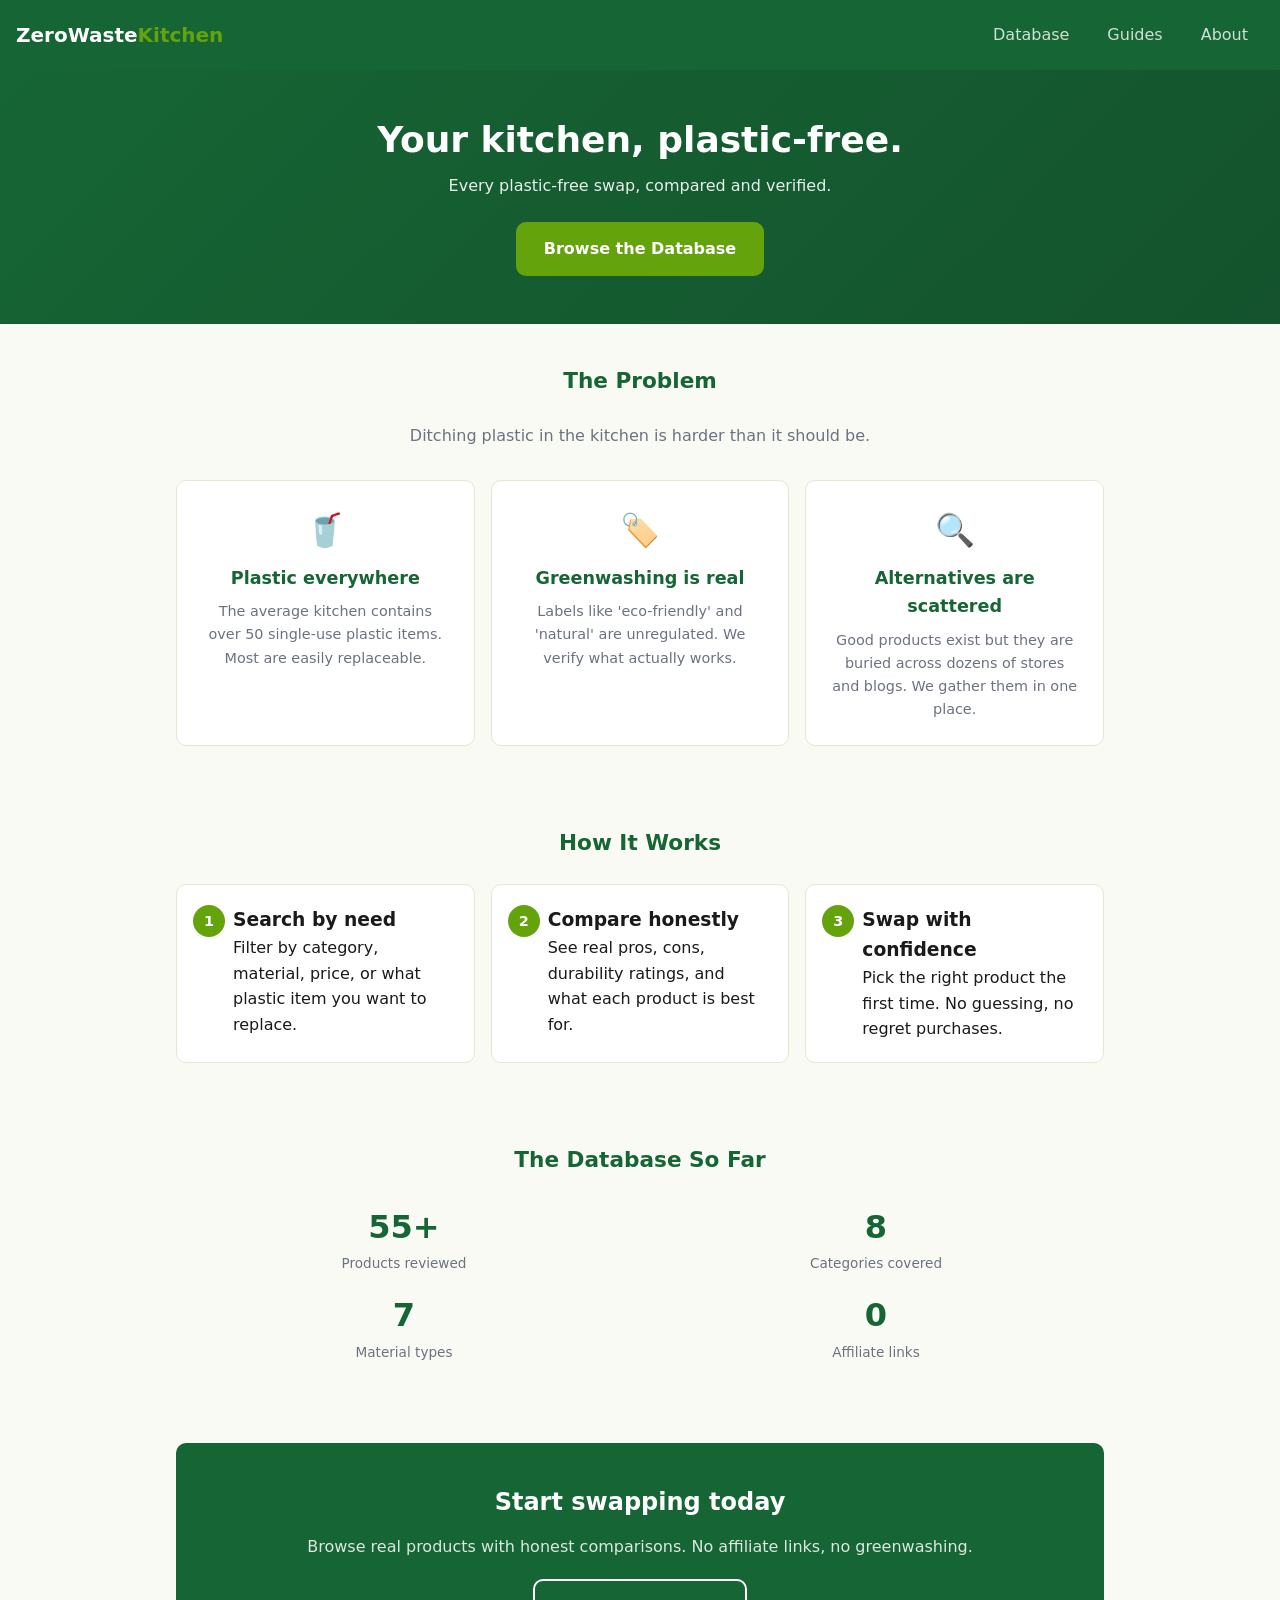
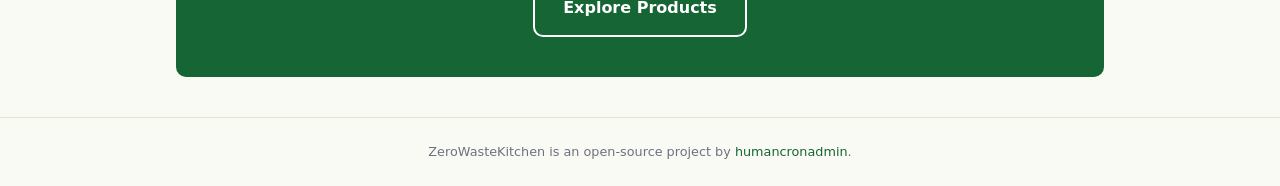
==== index.html @ 051e9236 "init: ZeroWasteKitchen - plastic-free kitchen products DB 55 eco-friendly kitchen products across 8 " ====
<!DOCTYPE html>
<html lang="en">
<head>
<meta charset="UTF-8">
<meta name="viewport" content="width=device-width,initial-scale=1">
<title>ZeroWasteKitchen - Plastic-Free Kitchen Products, Compared and Verified</title>
<meta name="description" content="A curated database of 55+ plastic-free and eco-friendly kitchen products. Compare materials, prices, and durability ratings.">
<meta property="og:title" content="ZeroWasteKitchen - Plastic-Free Kitchen Products">
<meta property="og:description" content="Every plastic-free swap, compared and verified. 55+ products across 8 categories.">
<meta property="og:type" content="website">
<meta property="og:url" content="https://humancronadmin.github.io/zero-waste-kitchen/">
<link rel="canonical" href="https://humancronadmin.github.io/zero-waste-kitchen/">
<link rel="stylesheet" href="css/style.css">
</head>
<body>
<nav class="nav">
  <a href="index.html" class="nav-brand">ZeroWaste<span>Kitchen</span></a>
  <div class="nav-links">
    <a href="database.html">Database</a>
    <a href="#guides">Guides</a>
    <a href="#about">About</a>
  </div>
</nav>

<header class="hero">
  <h1>Your kitchen, plastic-free.</h1>
  <p>Every plastic-free swap, compared and verified.</p>
  <a href="database.html" class="btn btn-lime">Browse the Database</a>
</header>

<section class="section">
  <h2 class="section-title">The Problem</h2>
  <p class="section-subtitle">Ditching plastic in the kitchen is harder than it should be.</p>
  <div class="card-grid" id="problems"></div>
</section>

<section class="section">
  <h2 class="section-title">How It Works</h2>
  <div class="steps" id="steps"></div>
</section>

<section class="section">
  <h2 class="section-title">The Database So Far</h2>
  <div class="stat-grid" id="stats"></div>
</section>

<section class="section" id="about">
  <div class="cta" style="margin:0;border-radius:var(--radius)">
    <h2>Start swapping today</h2>
    <p>Browse real products with honest comparisons. No affiliate links, no greenwashing.</p>
    <a href="database.html" class="btn btn-outline">Explore Products</a>
  </div>
</section>

<footer class="footer">
  <p>ZeroWasteKitchen is an open-source project by
    <a href="https://github.com/humancronadmin" target="_blank" rel="noopener">humancronadmin</a>.
  </p>
</footer>

<script>
const problems=[
  {icon:"🥤",title:"Plastic everywhere",desc:"The average kitchen contains over 50 single-use plastic items. Most are easily replaceable."},
  {icon:"🏷️",title:"Greenwashing is real",desc:"Labels like 'eco-friendly' and 'natural' are unregulated. We verify what actually works."},
  {icon:"🔍",title:"Alternatives are scattered",desc:"Good products exist but they are buried across dozens of stores and blogs. We gather them in one place."}
];
const stepData=[
  {title:"Search by need",desc:"Filter by category, material, price, or what plastic item you want to replace."},
  {title:"Compare honestly",desc:"See real pros, cons, durability ratings, and what each product is best for."},
  {title:"Swap with confidence",desc:"Pick the right product the first time. No guessing, no regret purchases."}
];
const statsData=[
  {num:"55+",label:"Products reviewed"},
  {num:"8",label:"Categories covered"},
  {num:"7",label:"Material types"},
  {num:"0",label:"Affiliate links"}
];

document.getElementById("problems").innerHTML=problems.map(p=>`
  <div class="card"><div class="card-icon">${p.icon}</div><h3>${p.title}</h3><p>${p.desc}</p></div>
`).join("");

document.getElementById("steps").innerHTML=stepData.map(s=>`
  <div class="step"><h3>${s.title}</h3><p>${s.desc}</p></div>
`).join("");

document.getElementById("stats").innerHTML=statsData.map(s=>`
  <div><div class="stat-num">${s.num}</div><div class="stat-label">${s.label}</div></div>
`).join("");
</script>
</body>
</html>
---- css/style.css ----
/* ZeroWasteKitchen - Mobile-first styles */
*,*::before,*::after{box-sizing:border-box;margin:0;padding:0}
:root{
  --green:#166534;--lime:#65A30D;--bg:#FAFAF5;--card:#FFFFFF;
  --text:#1a1a1a;--muted:#6b7280;--border:#e5e7d0;--radius:10px;
}
html{scroll-behavior:smooth}
body{font-family:'Segoe UI',system-ui,sans-serif;background:var(--bg);color:var(--text);line-height:1.6}
a{color:var(--green);text-decoration:none}
a:hover{text-decoration:underline}
img{max-width:100%;display:block}

/* NAV */
.nav{background:var(--green);padding:12px 16px;position:sticky;top:0;z-index:100;display:flex;align-items:center;justify-content:space-between;flex-wrap:wrap}
.nav-brand{color:#fff;font-size:1.25rem;font-weight:700}
.nav-brand span{color:var(--lime)}
.nav-links{display:flex;gap:6px}
.nav-links a{color:#ffffffcc;font-size:.875rem;padding:10px 12px;min-height:44px;min-width:44px;display:inline-flex;align-items:center;border-radius:var(--radius)}
.nav-links a:hover,.nav-links a.active{color:#fff;background:#ffffff18;text-decoration:none}

/* HERO */
.hero{background:linear-gradient(135deg,var(--green),#14532d);color:#fff;padding:48px 16px;text-align:center}
.hero h1{font-size:1.75rem;margin-bottom:12px;line-height:1.2}
.hero p{font-size:1rem;opacity:.9;max-width:540px;margin:0 auto 24px}
.btn{display:inline-block;padding:14px 28px;min-height:44px;border-radius:var(--radius);font-weight:600;font-size:1rem;cursor:pointer;border:none;transition:background .2s}
.btn-lime{background:var(--lime);color:#fff}
.btn-lime:hover{background:#558b0a;text-decoration:none}
.btn-outline{border:2px solid #fff;color:#fff;background:transparent}
.btn-outline:hover{background:#ffffff22;text-decoration:none}

/* SECTIONS */
.section{padding:40px 16px;max-width:960px;margin:0 auto}
.section-title{font-size:1.35rem;color:var(--green);text-align:center;margin-bottom:24px;font-weight:700}
.section-subtitle{text-align:center;color:var(--muted);margin-bottom:32px;max-width:600px;margin-left:auto;margin-right:auto}

/* CARDS (problem, stats) */
.card-grid{display:grid;gap:16px;grid-template-columns:1fr}
.card{background:var(--card);border:1px solid var(--border);border-radius:var(--radius);padding:24px;text-align:center}
.card-icon{font-size:2rem;margin-bottom:8px}
.card h3{font-size:1.1rem;margin-bottom:8px;color:var(--green)}
.card p{color:var(--muted);font-size:.9rem}

/* HOW IT WORKS */
.steps{display:grid;gap:16px;grid-template-columns:1fr;counter-reset:step}
.step{position:relative;padding:20px 20px 20px 56px;background:var(--card);border:1px solid var(--border);border-radius:var(--radius)}
.step::before{counter-increment:step;content:counter(step);position:absolute;left:16px;top:20px;width:32px;height:32px;border-radius:50%;background:var(--lime);color:#fff;display:flex;align-items:center;justify-content:center;font-weight:700;font-size:.9rem}

/* STATS */
.stat-grid{display:grid;grid-template-columns:1fr 1fr;gap:16px;text-align:center}
.stat-num{font-size:2rem;font-weight:800;color:var(--green)}
.stat-label{color:var(--muted);font-size:.85rem}

/* CTA */
.cta{background:var(--green);color:#fff;text-align:center;padding:40px 16px;border-radius:var(--radius);margin:32px 16px}
.cta h2{margin-bottom:12px}
.cta p{opacity:.85;margin-bottom:20px}

/* FOOTER */
.footer{text-align:center;padding:24px 16px;color:var(--muted);font-size:.8rem;border-top:1px solid var(--border)}

/* DATABASE PAGE */
.db-header{background:var(--green);color:#fff;padding:32px 16px;text-align:center}
.db-header h1{font-size:1.5rem;margin-bottom:4px}
.db-header p{opacity:.8;font-size:.9rem}

.filters{padding:16px;max-width:960px;margin:0 auto;display:grid;gap:12px;grid-template-columns:1fr}
.filters select,.filters input{padding:12px;min-height:44px;border:1px solid var(--border);border-radius:var(--radius);font-size:.9rem;background:var(--card);width:100%}
.filters select:focus,.filters input:focus{outline:2px solid var(--lime);border-color:var(--lime)}

.product-count{text-align:center;color:var(--muted);font-size:.85rem;padding:8px 16px}

.product-grid{display:grid;gap:16px;grid-template-columns:1fr;padding:0 16px 32px;max-width:960px;margin:0 auto}
.product-card{background:var(--card);border:1px solid var(--border);border-radius:var(--radius);padding:20px;display:flex;flex-direction:column;gap:8px}
.product-card h3{font-size:1rem;color:var(--text)}
.product-brand{font-size:.8rem;color:var(--muted)}
.product-meta{display:flex;flex-wrap:wrap;gap:6px;align-items:center}
.badge{display:inline-block;padding:3px 10px;border-radius:20px;font-size:.75rem;font-weight:600}
.badge-material{background:#e8f5e9;color:var(--green)}
.badge-dw{background:#e3f2fd;color:#1565c0;font-size:.7rem}
.product-replaces{font-size:.8rem;color:var(--muted);font-style:italic}
.product-price{font-size:1.1rem;font-weight:700;color:var(--green)}
.product-durability{font-size:.8rem;color:var(--muted)}
.product-pros{list-style:none;padding:0;font-size:.85rem}
.product-pros li::before{content:"+ ";color:var(--lime);font-weight:700}
.product-bestfor{font-size:.8rem;padding:6px 12px;background:#fef9c3;border-radius:var(--radius);display:inline-block;color:#854d0e}
.no-results{text-align:center;padding:48px 16px;color:var(--muted)}

/* 480px breakpoint */
@media(min-width:480px){
  .card-grid{grid-template-columns:repeat(3,1fr)}
  .steps{grid-template-columns:repeat(3,1fr)}
  .filters{grid-template-columns:1fr 1fr 1fr 1fr}
  .product-grid{grid-template-columns:repeat(2,1fr)}
  .hero h1{font-size:2.25rem}
  .nav-links a{font-size:1rem;padding:10px 16px}
}
@media(min-width:768px){
  .product-grid{grid-template-columns:repeat(3,1fr)}
}
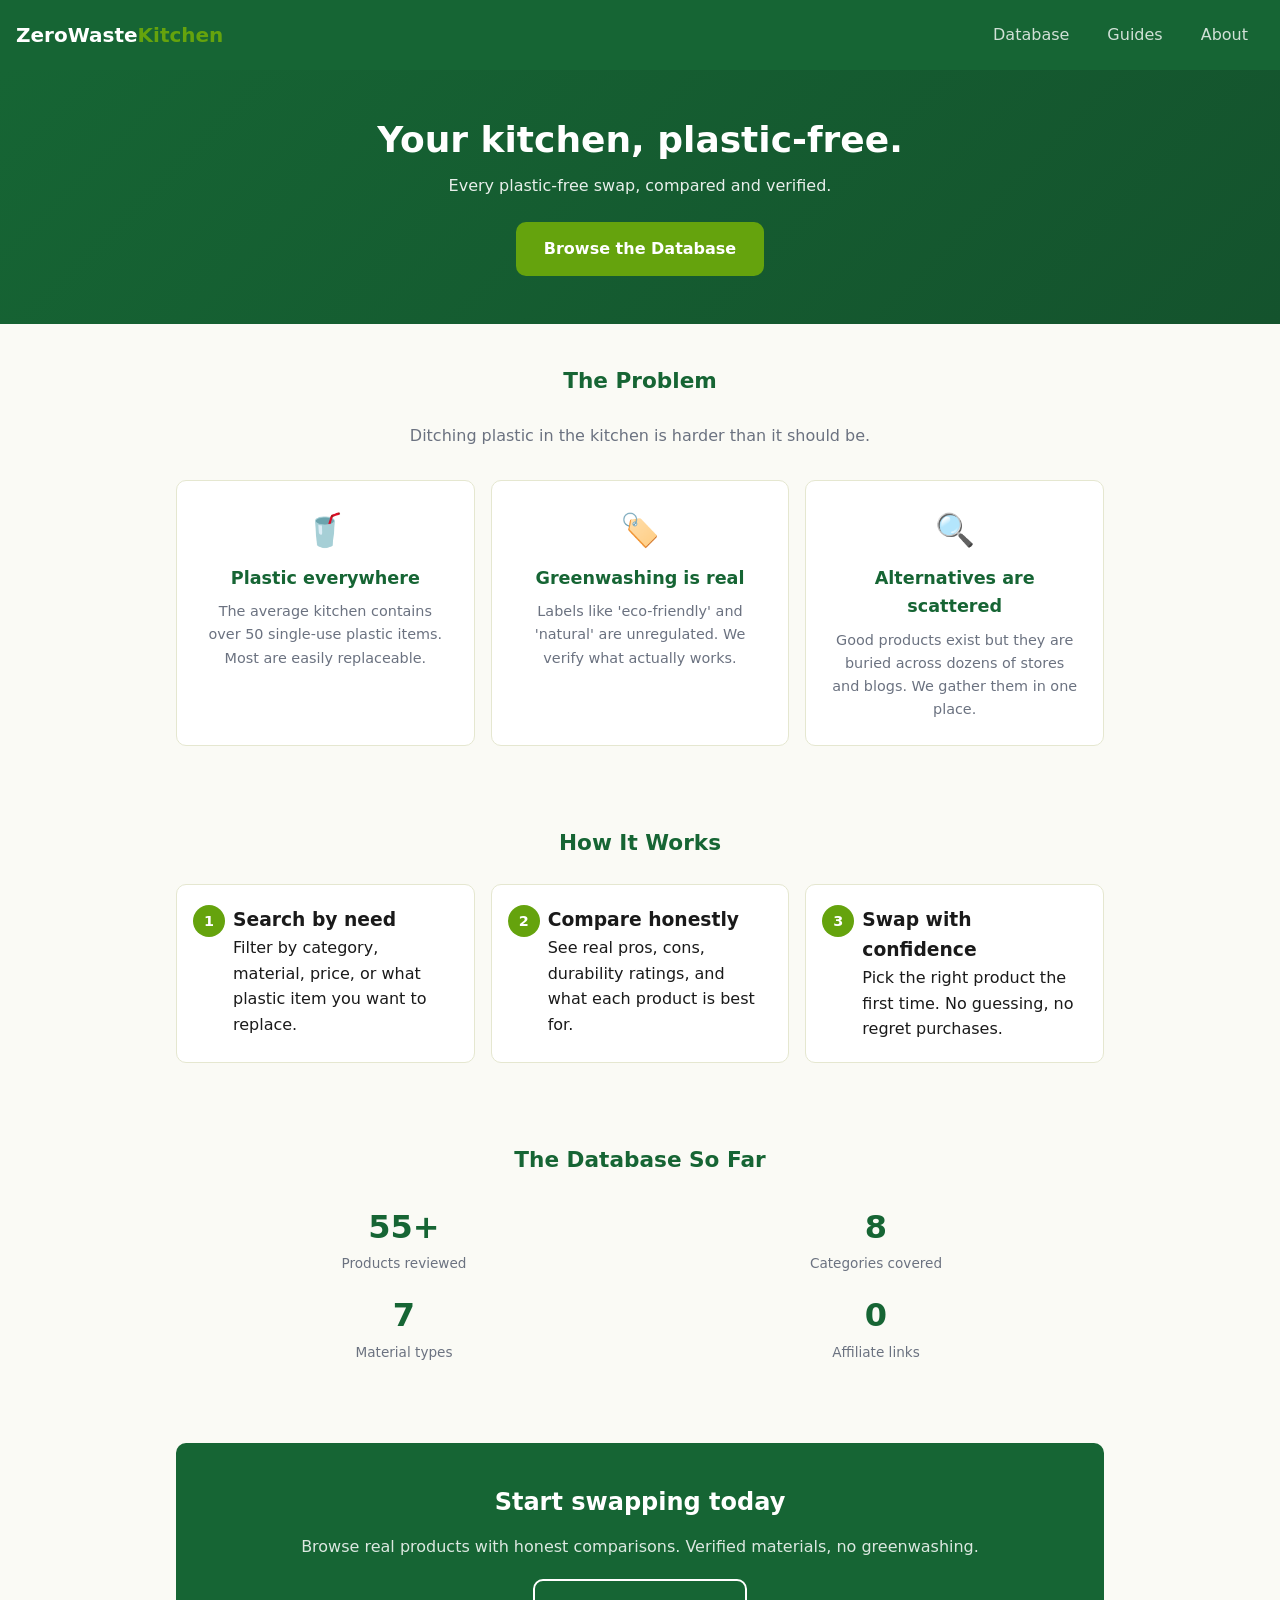
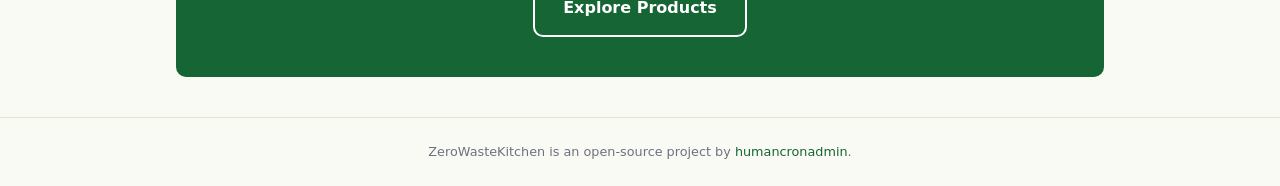
==== commit ab929be5: "Add ASINs for 35/55 products, remove no-affiliate copy, add spec Filled Amazon US ASINs via AI looku" ====
--- a/index.html
+++ b/index.html
@@ -1,6 +1,8 @@
 <!DOCTYPE html>
 <html lang="en">
 <head>
+<script type="text/javascript">(function(c,l,a,r,i,t,y){c[a]=c[a]||function(){(c[a].q=c[a].q||[]).push(arguments)};t=l.createElement(r);t.async=1;t.src="https://www.clarity.ms/tag/"+i;y=l.getElementsByTagName(r)[0];y.parentNode.insertBefore(t,y);})(window, document, "clarity", "script", "wb2l8hr711");</script>
+<meta name="google-site-verification" content="V2clKLw3TIESFtet" />
 <meta charset="UTF-8">
 <meta name="viewport" content="width=device-width,initial-scale=1">
 <title>ZeroWasteKitchen - Plastic-Free Kitchen Products, Compared and Verified</title>
@@ -11,6 +13,9 @@
 <meta property="og:url" content="https://humancronadmin.github.io/zero-waste-kitchen/">
 <link rel="canonical" href="https://humancronadmin.github.io/zero-waste-kitchen/">
 <link rel="stylesheet" href="css/style.css">
+
+<script type="application/ld+json">{"@context":"https://schema.org","@type":"WebApplication","name":"ZeroWasteKitchen","url":"https://humancronadmin.github.io/zero-waste-kitchen/","description":"ZeroWasteKitchen - zero waste kitchen products, beeswax wraps, reusable bags, compost, plastic-free alternatives","applicationCategory":"UtilityApplication","operatingSystem":"Any","offers":{"@type":"Offer","price":"0","priceCurrency":"USD"},"inLanguage":"en","isAccessibleForFree":true}</script>
+<script type="application/ld+json">{"@context":"https://schema.org","@type":"BreadcrumbList","itemListElement":[{"@type":"ListItem","position":1,"name":"Home","item":"https://humancronadmin.github.io/zero-waste-kitchen/"}]}</script>
 </head>
 <body>
 <nav class="nav">
@@ -47,7 +52,7 @@
 <section class="section" id="about">
   <div class="cta" style="margin:0;border-radius:var(--radius)">
     <h2>Start swapping today</h2>
-    <p>Browse real products with honest comparisons. No affiliate links, no greenwashing.</p>
+    <p>Browse real products with honest comparisons. Verified materials, no greenwashing.</p>
     <a href="database.html" class="btn btn-outline">Explore Products</a>
   </div>
 </section>
@@ -88,5 +93,8 @@
   <div><div class="stat-num">${s.num}</div><div class="stat-label">${s.label}</div></div>
 `).join("");
 </script>
+<script async src="https://pagead2.googlesyndication.com/pagead/js/adsbygoogle.js?client=ca-pub-6776399834647681" crossorigin="anonymous"></script>
+<script async src="https://www.googletagmanager.com/gtag/js?id=G-0KCWBNRHQE"></script>
+<script>window.dataLayer=window.dataLayer||[];function gtag(){dataLayer.push(arguments)}gtag('js',new Date());gtag('config','G-0KCWBNRHQE');</script>
 </body>
 </html>
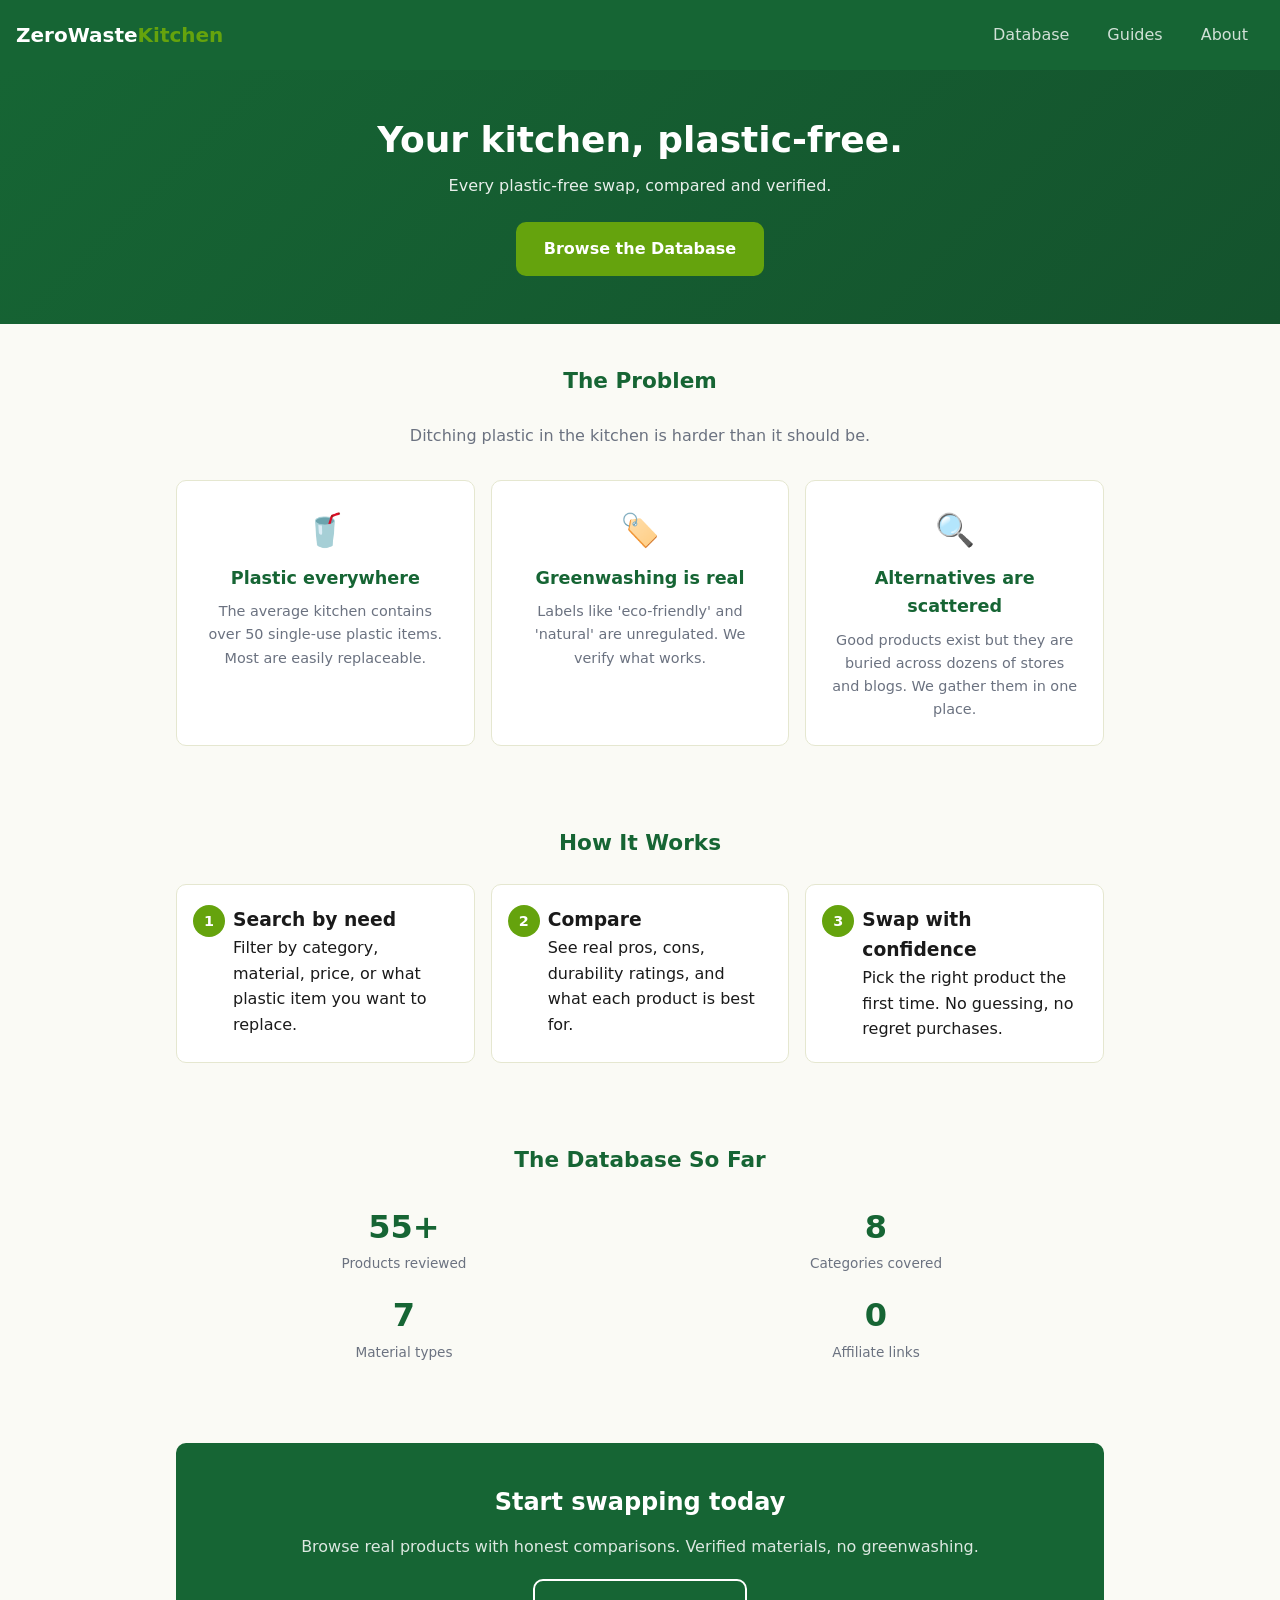
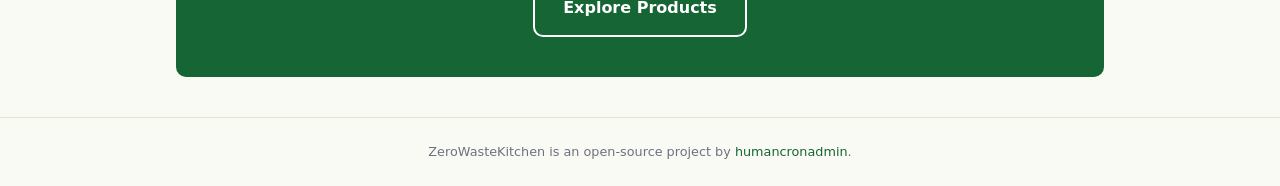
==== commit 1d8fc799: "Clean up formatting and add spec Co-Authored-By: Claude Opus 4.6 (1M context) <noreply@anthropic.com" ====
--- a/index.html
+++ b/index.html
@@ -19,78 +19,78 @@
 </head>
 <body>
 <nav class="nav">
-  <a href="index.html" class="nav-brand">ZeroWaste<span>Kitchen</span></a>
-  <div class="nav-links">
-    <a href="database.html">Database</a>
-    <a href="#guides">Guides</a>
-    <a href="#about">About</a>
-  </div>
+ <a href="index.html" class="nav-brand">ZeroWaste<span>Kitchen</span></a>
+ <div class="nav-links">
+ <a href="database.html">Database</a>
+ <a href="#guides">Guides</a>
+ <a href="#about">About</a>
+ </div>
 </nav>
 
 <header class="hero">
-  <h1>Your kitchen, plastic-free.</h1>
-  <p>Every plastic-free swap, compared and verified.</p>
-  <a href="database.html" class="btn btn-lime">Browse the Database</a>
+ <h1>Your kitchen, plastic-free.</h1>
+ <p>Every plastic-free swap, compared and verified.</p>
+ <a href="database.html" class="btn btn-lime">Browse the Database</a>
 </header>
 
 <section class="section">
-  <h2 class="section-title">The Problem</h2>
-  <p class="section-subtitle">Ditching plastic in the kitchen is harder than it should be.</p>
-  <div class="card-grid" id="problems"></div>
+ <h2 class="section-title">The Problem</h2>
+ <p class="section-subtitle">Ditching plastic in the kitchen is harder than it should be.</p>
+ <div class="card-grid" id="problems"></div>
 </section>
 
 <section class="section">
-  <h2 class="section-title">How It Works</h2>
-  <div class="steps" id="steps"></div>
+ <h2 class="section-title">How It Works</h2>
+ <div class="steps" id="steps"></div>
 </section>
 
 <section class="section">
-  <h2 class="section-title">The Database So Far</h2>
-  <div class="stat-grid" id="stats"></div>
+ <h2 class="section-title">The Database So Far</h2>
+ <div class="stat-grid" id="stats"></div>
 </section>
 
 <section class="section" id="about">
-  <div class="cta" style="margin:0;border-radius:var(--radius)">
-    <h2>Start swapping today</h2>
-    <p>Browse real products with honest comparisons. Verified materials, no greenwashing.</p>
-    <a href="database.html" class="btn btn-outline">Explore Products</a>
-  </div>
+ <div class="cta" style="margin:0;border-radius:var(--radius)">
+ <h2>Start swapping today</h2>
+ <p>Browse real products with honest comparisons. Verified materials, no greenwashing.</p>
+ <a href="database.html" class="btn btn-outline">Explore Products</a>
+ </div>
 </section>
 
 <footer class="footer">
-  <p>ZeroWasteKitchen is an open-source project by
-    <a href="https://github.com/humancronadmin" target="_blank" rel="noopener">humancronadmin</a>.
-  </p>
+ <p>ZeroWasteKitchen is an open-source project by
+ <a href="https://github.com/humancronadmin" target="_blank" rel="noopener">humancronadmin</a>.
+ </p>
 </footer>
 
 <script>
 const problems=[
-  {icon:"🥤",title:"Plastic everywhere",desc:"The average kitchen contains over 50 single-use plastic items. Most are easily replaceable."},
-  {icon:"🏷️",title:"Greenwashing is real",desc:"Labels like 'eco-friendly' and 'natural' are unregulated. We verify what actually works."},
-  {icon:"🔍",title:"Alternatives are scattered",desc:"Good products exist but they are buried across dozens of stores and blogs. We gather them in one place."}
+ {icon:"🥤",title:"Plastic everywhere",desc:"The average kitchen contains over 50 single-use plastic items. Most are easily replaceable."},
+ {icon:"🏷️",title:"Greenwashing is real",desc:"Labels like 'eco-friendly' and 'natural' are unregulated. We verify what works."},
+ {icon:"🔍",title:"Alternatives are scattered",desc:"Good products exist but they are buried across dozens of stores and blogs. We gather them in one place."}
 ];
 const stepData=[
-  {title:"Search by need",desc:"Filter by category, material, price, or what plastic item you want to replace."},
-  {title:"Compare honestly",desc:"See real pros, cons, durability ratings, and what each product is best for."},
-  {title:"Swap with confidence",desc:"Pick the right product the first time. No guessing, no regret purchases."}
+ {title:"Search by need",desc:"Filter by category, material, price, or what plastic item you want to replace."},
+ {title:"Compare ",desc:"See real pros, cons, durability ratings, and what each product is best for."},
+ {title:"Swap with confidence",desc:"Pick the right product the first time. No guessing, no regret purchases."}
 ];
 const statsData=[
-  {num:"55+",label:"Products reviewed"},
-  {num:"8",label:"Categories covered"},
-  {num:"7",label:"Material types"},
-  {num:"0",label:"Affiliate links"}
+ {num:"55+",label:"Products reviewed"},
+ {num:"8",label:"Categories covered"},
+ {num:"7",label:"Material types"},
+ {num:"0",label:"Affiliate links"}
 ];
 
 document.getElementById("problems").innerHTML=problems.map(p=>`
-  <div class="card"><div class="card-icon">${p.icon}</div><h3>${p.title}</h3><p>${p.desc}</p></div>
+ <div class="card"><div class="card-icon">${p.icon}</div><h3>${p.title}</h3><p>${p.desc}</p></div>
 `).join("");
 
 document.getElementById("steps").innerHTML=stepData.map(s=>`
-  <div class="step"><h3>${s.title}</h3><p>${s.desc}</p></div>
+ <div class="step"><h3>${s.title}</h3><p>${s.desc}</p></div>
 `).join("");
 
 document.getElementById("stats").innerHTML=statsData.map(s=>`
-  <div><div class="stat-num">${s.num}</div><div class="stat-label">${s.label}</div></div>
+ <div><div class="stat-num">${s.num}</div><div class="stat-label">${s.label}</div></div>
 `).join("");
 </script>
 <script async src="https://pagead2.googlesyndication.com/pagead/js/adsbygoogle.js?client=ca-pub-6776399834647681" crossorigin="anonymous"></script>
